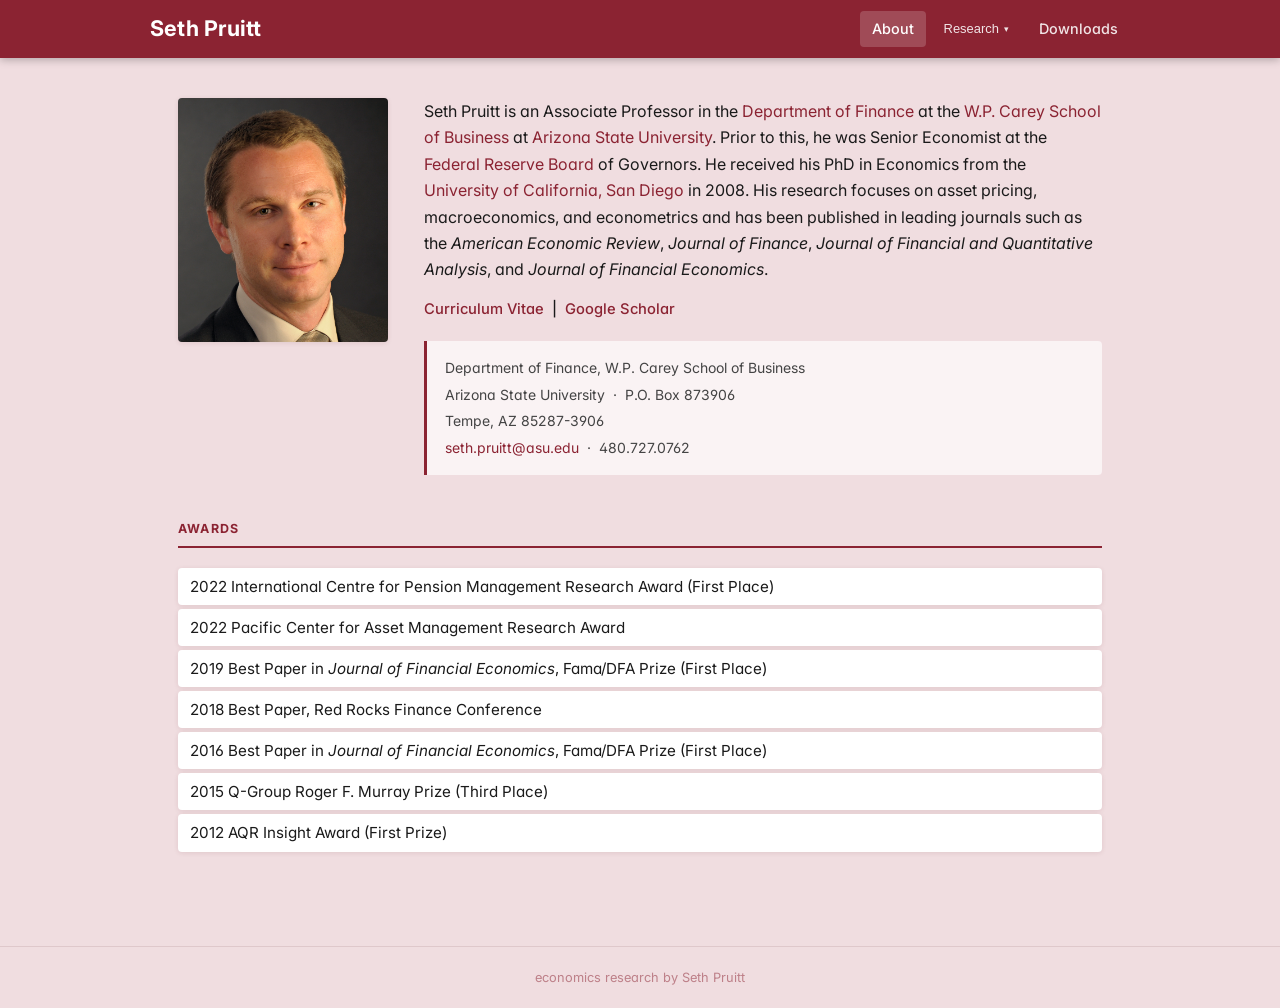
==== index.html @ 3b4550cd "update index gen cv add bio update from tex" ====
<!DOCTYPE html>
<html lang="en">
<head>
    <meta charset="UTF-8">
    <meta name="viewport" content="width=device-width, initial-scale=1.0">
    <title>Seth Pruitt – economics research</title>
    <link rel="preconnect" href="https://fonts.googleapis.com">
    <link rel="preconnect" href="https://fonts.gstatic.com" crossorigin>
    <link href="https://fonts.googleapis.com/css2?family=Inter:wght@400;500;600;700&display=swap" rel="stylesheet">
    <link rel="stylesheet" href="style.css">
</head>
<body>

<header>
    <div class="header-inner">
        <div class="site-name"><a href="index.html">Seth Pruitt</a></div>
        <nav>
            <a href="index.html" class="nav-link active">About</a>

            <div class="nav-dropdown">
                <button class="nav-dropdown-toggle" id="research-toggle" onclick="toggleDropdown()">
                    Research <span class="arrow">▾</span>
                </button>
                <div class="dropdown-menu" id="research-dropdown">
                    <div class="dropdown-section-label">Working Papers</div>
                    <a href="research.html#empirical-virtue">Empirical Virtue of Complexity</a>
                    <a href="research.html#short-selling">Short Selling &amp; Public Information</a>
                    <a href="research.html#risk-disclosures">Risk Exposures from Disclosures <span style="font-size:0.8em;color:#8b2332;">(R&amp;R JFE)</span></a>
                    <a href="research.html#dogs-cats">Dogs and Cats (Cash-Flow Predictability)</a>
                    <a href="research.html#esg-pricing">ESG and Conditional Pricing of Risk</a>
                    <a href="research.html#ipca">IPCA <span style="font-size:0.8em;color:#8b2332;">(R&amp;R QE)</span></a>
                    <div class="dropdown-section-label">Published Papers</div>
                    <a href="research.html#modeling-corp-bond">Modeling Corporate Bond Returns (JF '23)</a>
                    <a href="research.html#understanding-momentum">Understanding Momentum (JFE '21)</a>
                    <a href="research.html#earnings-risk">Earnings Risk in the Household (AERI '20)</a>
                    <a href="research.html#chars-are-covs">Characteristics are Covariances (JFE '19)</a>
                    <a href="research.html#liquidity-effects">Liquidity Effects of Bond Intervention (JFQA '18)</a>
                    <a href="research.html#monetary-policy-zlb">Monetary Policy Rules at Zero (JMCB '17)</a>
                    <a href="research.html#systemic-risk">Systemic Risk &amp; Macroeconomy (JFE '16)</a>
                    <a href="research.html#three-pass">Three-Pass Regression Filter (JoE '15)</a>
                    <a href="research.html#demand-youth">Demand for Youth (AER '13)</a>
                    <a href="research.html#market-expectations">Market Expectations in Cross Section (JF '13)</a>
                    <a href="research.html#uncertainty-models">Uncertainty over Models and Data (JMCB '12)</a>
                    <a href="research.html#market-perceived">Market-Perceived Monetary Policy Rule (AEJMacro '11)</a>
                    <div class="dropdown-section-label">Other Articles</div>
                    <a href="research.html#cfr-comment">Dissecting Market Expectations: A Comment (CFR '22)</a>
                    <div class="dropdown-section-label">Older Working Papers</div>
                    <a href="research.html#pseudo-info-filter">The Pseudo-Information Filter</a>
                    <a href="research.html#reconciling-trace">Reconciling TRACE Bond Returns</a>
                </div>
            </div>

            <a href="downloads.html" class="nav-link">Downloads</a>
        </nav>
    </div>
</header>

<div class="page">

    <div class="home-layout">
        <div class="home-photo">
            <img src="Pruitt-Seth-biggest%20edited.jpg" alt="Seth Pruitt">
        </div>
        <div class="home-content">

            <!-- bio-start -->
            <p>Seth Pruitt is an Associate Professor in the <a href="https://wpcarey.asu.edu/finance-department">Department of Finance</a> at the <a href="https://wpcarey.asu.edu/">W.P. Carey School of Business</a> at <a href="https://www.asu.edu/">Arizona State University</a>. Prior to this, he was Senior Economist at the <a href="https://www.federalreserve.gov/">Federal Reserve Board</a> of Governors. He received his PhD in Economics from the <a href="https://economics.ucsd.edu/">University of California, San Diego</a> in 2008. His research focuses on asset pricing, macroeconomics, and econometrics and has been published in leading journals such as the <em>American Economic Review</em>, <em>Journal of Finance</em>, <em>Journal of Financial and Quantitative Analysis</em>, and <em>Journal of Financial Economics</em>.</p>
            <!-- bio-end -->

            <p class="cv-links">
                <a href="spcv.pdf">Curriculum Vitae</a>
                &nbsp;|&nbsp;
                <a href="https://scholar.google.com/citations?hl=en&user=yUoU8IcAAAAJ">Google Scholar</a>
            </p>

            <div class="contact-block">
                Department of Finance, W.P. Carey School of Business<br>
                Arizona State University &nbsp;·&nbsp; P.O. Box 873906<br>
                Tempe, AZ 85287-3906<br>
                <a href="mailto:seth.pruitt@asu.edu">seth.pruitt@asu.edu</a>
                &nbsp;·&nbsp; 480.727.0762
            </div>

        </div>
    </div>

    <h2 class="section-heading">Awards</h2>

    <ul class="awards-list">
        <li><a href="https://icpmnetwork.com/company/roster/companyRosterDetails.html?companyId=20215&companyRosterId=30">2022 International Centre for Pension Management Research Award (First Place)</a></li>
        <li><a href="https://rady.ucsd.edu/why/centers/pcam/research.html">2022 Pacific Center for Asset Management Research Award</a></li>
        <li><a href="https://www.jfinec.com/fama-dfa-prize">2019 Best Paper in <em>Journal of Financial Economics</em>, Fama/DFA Prize (First Place)</a></li>
        <li><a href="https://marriottschool.byu.edu/event/redrock2018/home">2018 Best Paper, Red Rocks Finance Conference</a></li>
        <li><a href="https://www.jfinec.com/fama-dfa-prize">2016 Best Paper in <em>Journal of Financial Economics</em>, Fama/DFA Prize (First Place)</a></li>
        <li><a href="https://www.q-group.org/Roger-F.Murray-Prize">2015 Q-Group Roger F. Murray Prize (Third Place)</a></li>
        <li><a href="https://www.aqr.com/About-Us/AQR-Insight-Award">2012 AQR Insight Award (First Prize)</a></li>
    </ul>

</div><!-- .page -->

<footer>economics research by Seth Pruitt</footer>

<script>
function toggleDropdown() {
    const toggle = document.getElementById('research-toggle');
    const menu   = document.getElementById('research-dropdown');
    toggle.classList.toggle('open');
    menu.classList.toggle('open');
}
document.addEventListener('click', function(e) {
    const dropdown = document.querySelector('.nav-dropdown');
    if (dropdown && !dropdown.contains(e.target)) {
        document.getElementById('research-toggle').classList.remove('open');
        document.getElementById('research-dropdown').classList.remove('open');
    }
});
</script>

</body>
</html>
---- style.css ----
/* ================================================
   sethpruitt.net — stylesheet
   ================================================ */

:root {
    --maroon:       #8b2332;
    --maroon-dark:  #6e1a28;
    --maroon-light: #f0dde0;
    --maroon-pale:  #faf3f4;
    --border:       #dfc8cb;
    --text:         #1a1a1a;
    --text-muted:   #555;
    --white:        #ffffff;
    --shadow:       0 1px 5px rgba(100,20,30,0.10);
    --shadow-hover: 0 3px 10px rgba(100,20,30,0.15);
}

*, *::before, *::after {
    box-sizing: border-box;
    margin: 0;
    padding: 0;
}

body {
    font-family: 'Inter', -apple-system, BlinkMacSystemFont, 'Segoe UI', Helvetica, Arial, sans-serif;
    font-size: 16px;
    line-height: 1.65;
    color: var(--text);
    background: var(--maroon-light);
    min-height: 100vh;
    -webkit-font-smoothing: antialiased;
    -moz-osx-font-smoothing: grayscale;
    font-feature-settings: 'cv02', 'cv03', 'cv04', 'cv11';
}

a {
    color: var(--maroon);
    text-decoration: none;
}
a:hover {
    text-decoration: underline;
}

/* ---- Header ---- */

header {
    background: var(--maroon);
    padding: 0 32px;
    position: sticky;
    top: 0;
    z-index: 100;
    box-shadow: 0 2px 8px rgba(0,0,0,0.25);
}

.header-inner {
    max-width: 980px;
    margin: 0 auto;
    display: flex;
    justify-content: space-between;
    align-items: center;
    height: 58px;
}

.site-name a {
    font-size: 1.35em;
    font-weight: bold;
    color: var(--white);
    letter-spacing: 0.01em;
    text-decoration: none;
}

/* ---- Nav ---- */

nav {
    display: flex;
    align-items: center;
    gap: 6px;
    font-size: 0.9em;
    font-weight: 500;
}

nav a.nav-link {
    color: rgba(255,255,255,0.88);
    text-decoration: none;
    padding: 6px 12px;
    border-radius: 4px;
    transition: background 0.15s, color 0.15s;
}

nav a.nav-link:hover,
nav a.nav-link.active {
    background: rgba(255,255,255,0.18);
    color: var(--white);
    text-decoration: none;
}

/* Dropdown */

.nav-dropdown {
    position: relative;
}

.nav-dropdown-toggle {
    color: rgba(255,255,255,0.88);
    padding: 6px 12px;
    border-radius: 4px;
    cursor: pointer;
    display: flex;
    align-items: center;
    gap: 5px;
    transition: background 0.15s, color 0.15s;
    font-size: 0.9em;
    font-weight: 500;
    background: none;
    border: none;
    user-select: none;
}

.nav-dropdown-toggle:hover,
.nav-dropdown-toggle.active {
    background: rgba(255,255,255,0.18);
    color: var(--white);
}

.nav-dropdown-toggle .arrow {
    font-size: 0.7em;
    transition: transform 0.2s;
}

.nav-dropdown-toggle.open .arrow {
    transform: rotate(180deg);
}

.dropdown-menu {
    display: none;
    position: absolute;
    right: 0;
    top: calc(100% + 8px);
    background: var(--white);
    border: 1px solid var(--border);
    border-radius: 6px;
    box-shadow: 0 6px 20px rgba(0,0,0,0.15);
    min-width: 280px;
    max-height: 480px;
    overflow-y: auto;
    z-index: 200;
}

.dropdown-menu.open {
    display: block;
}

.dropdown-section-label {
    font-size: 0.72em;
    font-weight: bold;
    text-transform: uppercase;
    letter-spacing: 0.08em;
    color: var(--maroon);
    padding: 10px 14px 4px;
    border-top: 1px solid var(--border);
}

.dropdown-section-label:first-child {
    border-top: none;
}

.dropdown-menu a {
    display: block;
    padding: 6px 14px;
    font-size: 0.88em;
    color: var(--text);
    text-decoration: none;
    line-height: 1.4;
    transition: background 0.1s;
}

.dropdown-menu a:hover {
    background: var(--maroon-light);
    color: var(--maroon);
    text-decoration: none;
}

/* ---- Page wrapper ---- */

.page {
    max-width: 980px;
    margin: 0 auto;
    padding: 40px 28px 70px;
}

/* ---- Section headings ---- */

h2.section-heading {
    font-size: 0.78em;
    font-weight: 700;
    text-transform: uppercase;
    letter-spacing: 0.1em;
    color: var(--maroon);
    border-bottom: 2px solid var(--maroon);
    padding-bottom: 6px;
    margin: 44px 0 20px;
}

/* ---- Home page ---- */

.home-layout {
    display: flex;
    gap: 36px;
    align-items: flex-start;
}

.home-photo {
    flex: 0 0 210px;
}

.home-photo img {
    width: 100%;
    height: auto;
    display: block;
    border-radius: 4px;
    box-shadow: var(--shadow);
}

.home-content p {
    margin-bottom: 14px;
}

.cv-links {
    margin-bottom: 16px;
    font-size: 0.92em;
    font-weight: 500;
}

.contact-block {
    font-size: 0.875em;
    color: #444;
    line-height: 1.9;
    margin-top: 20px;
    padding: 14px 18px;
    background: var(--maroon-pale);
    border-left: 3px solid var(--maroon);
    border-radius: 0 4px 4px 0;
}

.contact-block a {
    color: var(--maroon);
}

/* ---- Awards ---- */

.awards-list {
    list-style: none;
    padding: 0;
}

.awards-list li {
    padding: 6px 12px;
    margin-bottom: 4px;
    font-size: 0.95em;
    background: var(--white);
    border-radius: 4px;
    box-shadow: var(--shadow);
    transition: box-shadow 0.15s;
}

.awards-list li:hover {
    box-shadow: var(--shadow-hover);
}

.awards-list li a {
    color: var(--text);
    text-decoration: none;
}

.awards-list li a:hover {
    color: var(--maroon);
}

/* ---- Filter buttons ---- */

.filter-bar {
    display: flex;
    flex-wrap: wrap;
    gap: 8px;
    margin-bottom: 30px;
    padding: 18px 20px;
    background: var(--white);
    border-radius: 6px;
    box-shadow: var(--shadow);
}

.filter-bar-label {
    font-size: 0.72em;
    font-weight: 600;
    text-transform: uppercase;
    letter-spacing: 0.08em;
    color: var(--text-muted);
    width: 100%;
    margin-bottom: 2px;
}

.filter-btn {
    font-size: 0.8em;
    font-weight: 500;
    padding: 4px 12px;
    border-radius: 20px;
    border: 1.5px solid var(--maroon);
    background: var(--white);
    color: var(--maroon);
    cursor: pointer;
    transition: background 0.15s, color 0.15s;
    white-space: nowrap;
}

.filter-btn:hover {
    background: var(--maroon-light);
}

.filter-btn.active {
    background: var(--maroon);
    color: var(--white);
}

/* ---- Paper cards ---- */

.paper-section {
    /* wrapper for heading + papers */
}

.paper {
    background: var(--white);
    border-radius: 6px;
    box-shadow: var(--shadow);
    padding: 22px 24px;
    margin-bottom: 16px;
    transition: box-shadow 0.15s;
}

.paper:hover {
    box-shadow: var(--shadow-hover);
}

.paper-title {
    font-weight: bold;
    font-size: 1.01em;
    line-height: 1.4;
    margin-bottom: 4px;
}

.paper-title a {
    color: var(--text);
    text-decoration: none;
}

.paper-title a:hover {
    color: var(--maroon);
    text-decoration: underline;
}

.paper-venue {
    font-size: 0.92em;
    margin-bottom: 3px;
    color: #333;
}

.paper-venue .journal,
.paper-meta .journal {
    font-style: italic;
}

.paper-venue .journal a,
.paper-meta .journal a {
    font-style: italic;
}

.paper-venue .lead {
    font-style: italic;
    color: var(--text-muted);
}

.paper-authors {
    font-size: 0.9em;
    color: var(--text-muted);
    margin-bottom: 10px;
}

.paper-meta {
    font-size: 0.92em;
    margin-bottom: 6px;
}

.meta-sep {
    color: #bbb;
}

.paper-authors-inline {
    color: var(--text-muted);
    font-style: normal;
}

.paper-links {
    font-size: 0.85em;
    display: flex;
    flex-wrap: wrap;
    gap: 4px 0;
    margin-bottom: 12px;
}

.paper-links a {
    display: inline-block;
    margin-right: 12px;
    color: var(--maroon);
    border-bottom: 1px solid var(--border);
    padding-bottom: 1px;
    transition: border-color 0.15s;
}

.paper-links a:hover {
    border-color: var(--maroon);
    text-decoration: none;
}

.paper-abstract {
    font-size: 0.915em;
    color: #2a2a2a;
    line-height: 1.62;
}

/* ---- Abstract toggle ---- */
.abstract-toggle {
    margin-top: 10px;
    cursor: pointer;
}
.abstract-toggle .abstract-label {
    font-size: 0.78em;
    font-weight: 700;
    letter-spacing: 0.03em;
    color: var(--maroon);
    text-transform: uppercase;
    user-select: none;
    display: inline-block;
    margin-bottom: 4px;
}
.abstract-toggle .abstract-label .abstract-arrow {
    font-style: normal;
    margin-left: 3px;
}
.abstract-toggle .abstract-sentence,
.abstract-toggle .abstract-full {
    font-size: 0.915em;
    color: #2a2a2a;
    line-height: 1.62;
    margin: 0;
}
.abstract-toggle:hover .abstract-label {
    text-decoration: underline;
}
.abstract-toggle.no-expand {
    cursor: default;
}
.abstract-toggle.no-expand:hover .abstract-label {
    text-decoration: none;
}

.paper-award {
    font-size: 0.85em;
    color: #7a5000;
    margin-top: 8px;
}

.paper-award a {
    color: #7a5000;
}

.paper-note {
    font-size: 0.85em;
    color: var(--text-muted);
    margin-top: 6px;
}

.rr-badge {
    display: inline-block;
    font-size: 0.72em;
    font-weight: bold;
    color: var(--white);
    background: var(--maroon);
    padding: 1px 7px;
    border-radius: 3px;
    margin-left: 8px;
    vertical-align: middle;
}

.paper-tags {
    display: flex;
    flex-wrap: wrap;
    gap: 5px;
    margin-top: 12px;
}

.tag {
    font-size: 0.72em;
    font-weight: 500;
    padding: 2px 9px;
    border-radius: 12px;
    background: var(--maroon-light);
    color: var(--maroon-dark);
    border: 1px solid var(--border);
}

/* ---- Downloads page ---- */

.dl-grid {
    display: grid;
    grid-template-columns: repeat(auto-fill, minmax(280px, 1fr));
    gap: 16px;
}

.dl-group {
    background: var(--white);
    border-radius: 6px;
    box-shadow: var(--shadow);
    padding: 18px 20px;
    transition: box-shadow 0.15s;
}

.dl-group:hover {
    box-shadow: var(--shadow-hover);
}

.dl-group h3 {
    font-size: 0.88em;
    font-weight: bold;
    color: var(--maroon-dark);
    margin-bottom: 10px;
    line-height: 1.4;
    border-bottom: 1px solid var(--border);
    padding-bottom: 8px;
}

.dl-group ul {
    list-style: none;
    padding: 0;
}

.dl-group ul li {
    font-size: 0.9em;
    padding: 3px 0;
}

.dl-group ul li + li {
    border-top: 1px dotted var(--border);
    margin-top: 4px;
    padding-top: 6px;
}

/* ---- Footer ---- */

footer {
    text-align: center;
    padding: 20px;
    font-size: 0.8em;
    color: rgba(139,35,50,0.5);
    background: var(--maroon-light);
    border-top: 1px solid var(--border);
    margin-top: 20px;
}

/* ---- Responsive ---- */

@media (max-width: 640px) {
    header { padding: 0 16px; }
    .header-inner { height: 52px; }
    .site-name a { font-size: 1.1em; }
    .page { padding: 24px 16px 50px; }
    .home-layout { flex-direction: column; }
    .home-photo { flex: 0 0 auto; width: 150px; }
    .dl-grid { grid-template-columns: 1fr; }
    .dropdown-menu { min-width: 240px; }
}
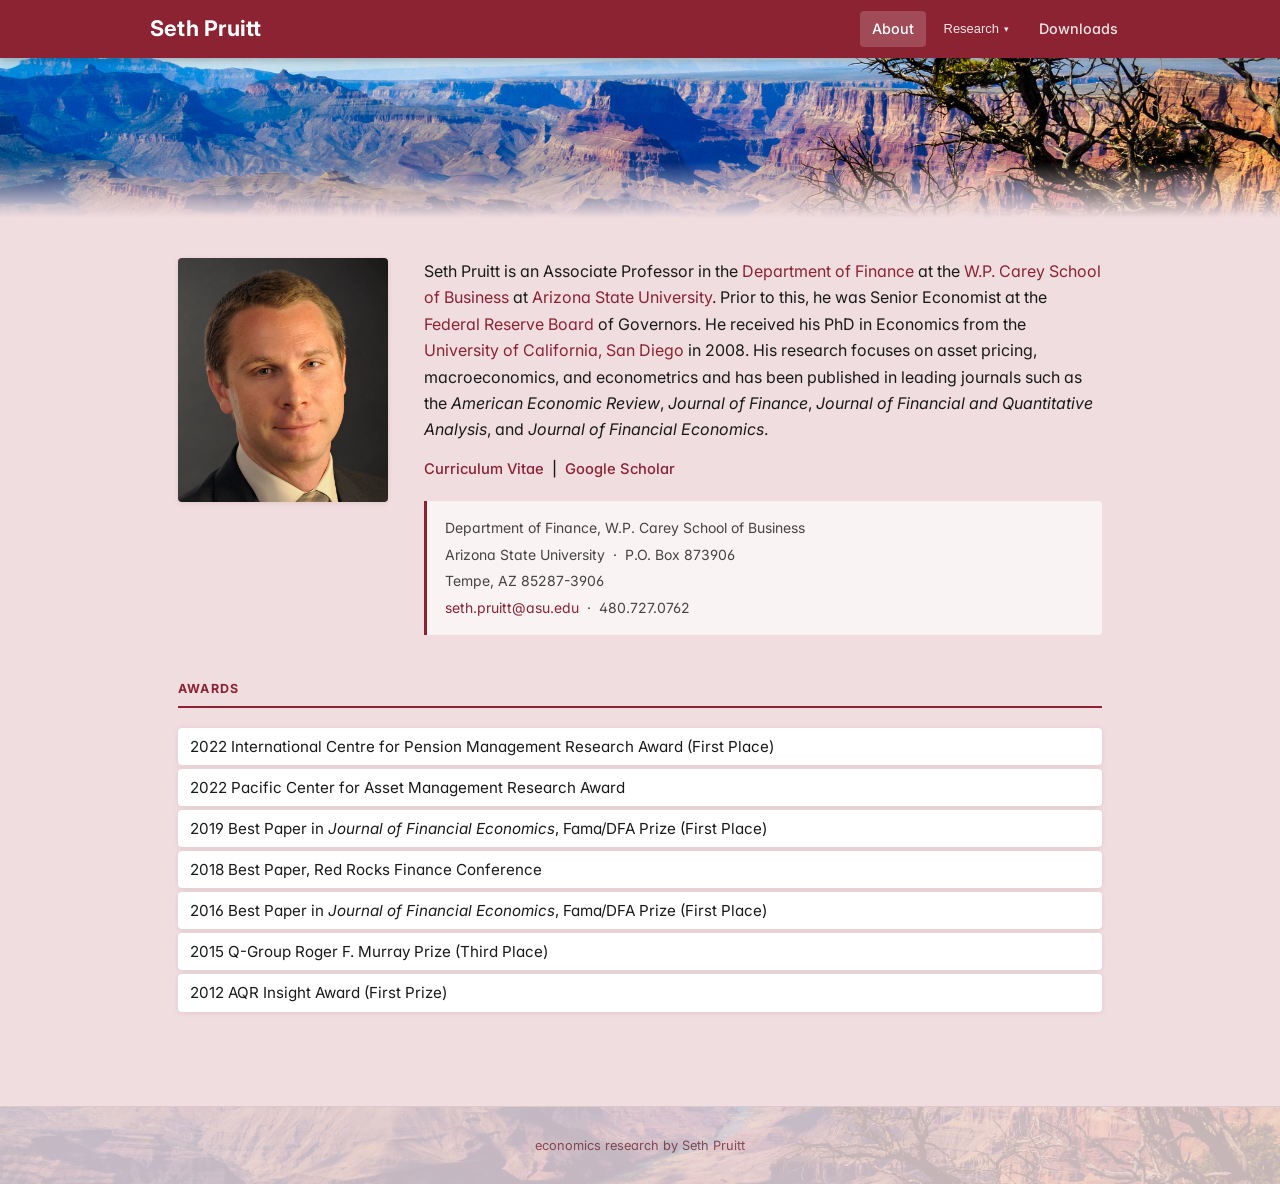
==== commit 9692d6b3: "menu change" ====
--- a/index.html
+++ b/index.html
@@ -22,6 +22,7 @@
                     Research <span class="arrow">▾</span>
                 </button>
                 <div class="dropdown-menu" id="research-dropdown">
+                    <a href="research.html" class="dropdown-top-link">↑ Research</a>
                     <div class="dropdown-section-label">Working Papers</div>
                     <a href="research.html#empirical-virtue">Empirical Virtue of Complexity</a>
                     <a href="research.html#short-selling">Short Selling &amp; Public Information</a>
@@ -54,6 +55,8 @@
         </nav>
     </div>
 </header>
+
+<div class="canyon-banner"></div>
 
 <div class="page">
 
--- a/style.css
+++ b/style.css
@@ -164,6 +164,13 @@
     border-top: none;
 }
 
+a.dropdown-top-link {
+    font-weight: 600;
+    color: var(--maroon-dark) !important;
+    border-bottom: 1px solid var(--border);
+    margin-bottom: 2px;
+}
+
 .dropdown-menu a {
     display: block;
     padding: 6px 14px;
@@ -509,60 +516,188 @@
 
 /* ---- Downloads page ---- */
 
-.dl-grid {
-    display: grid;
-    grid-template-columns: repeat(auto-fill, minmax(280px, 1fr));
+.dl-section-heading {
+    font-size: 1.05em;
+    font-weight: 600;
+    color: var(--maroon-dark);
+    margin: 0 0 4px 0;
+    letter-spacing: 0.01em;
+}
+
+.dl-intro {
+    font-size: 0.88em;
+    color: var(--text-muted);
+    margin-bottom: 20px;
+    margin-top: 4px;
+}
+
+.dl-maintained-grid {
+    display: flex;
+    flex-wrap: wrap;
     gap: 16px;
-}
-
-.dl-group {
+    margin-top: 12px;
+    margin-bottom: 40px;
+}
+
+.dl-maintained-card {
     background: var(--white);
-    border-radius: 6px;
+    border-left: 4px solid var(--maroon);
+    border-radius: 0 6px 6px 0;
     box-shadow: var(--shadow);
-    padding: 18px 20px;
-    transition: box-shadow 0.15s;
-}
-
-.dl-group:hover {
-    box-shadow: var(--shadow-hover);
-}
-
-.dl-group h3 {
-    font-size: 0.88em;
-    font-weight: bold;
+    padding: 18px 22px;
+    min-width: 280px;
+    max-width: 500px;
+    flex: 1;
+}
+
+.dl-maintained-name {
+    font-size: 0.95em;
+    font-weight: 600;
     color: var(--maroon-dark);
-    margin-bottom: 10px;
-    line-height: 1.4;
+    margin-bottom: 6px;
+    display: flex;
+    align-items: center;
+    gap: 8px;
+}
+
+.dl-lang-badge {
+    font-size: 0.72em;
+    font-weight: 500;
+    padding: 2px 8px;
+    border-radius: 10px;
+    background: var(--maroon-light);
+    color: var(--maroon-dark);
+}
+
+.dl-maintained-desc {
+    font-size: 0.84em;
+    color: var(--text-muted);
+    line-height: 1.5;
+    margin-bottom: 14px;
+}
+
+.dl-maintained-footer {
+    display: flex;
+    flex-wrap: wrap;
+    align-items: center;
+    gap: 8px;
+}
+
+.dl-install {
+    font-family: ui-monospace, SFMono-Regular, Menlo, monospace;
+    font-size: 0.76em;
+    background: var(--maroon-pale);
+    border: 1px solid var(--border);
+    border-radius: 4px;
+    padding: 4px 10px;
+    color: var(--text-muted);
+    user-select: all;
+    cursor: text;
+}
+
+.dl-archive-table {
+    width: 100%;
+    border-top: 2px solid var(--border);
+}
+
+.dl-row {
+    display: flex;
+    align-items: flex-start;
+    gap: 28px;
+    padding: 14px 8px;
     border-bottom: 1px solid var(--border);
-    padding-bottom: 8px;
-}
-
-.dl-group ul {
-    list-style: none;
-    padding: 0;
-}
-
-.dl-group ul li {
-    font-size: 0.9em;
-    padding: 3px 0;
-}
-
-.dl-group ul li + li {
-    border-top: 1px dotted var(--border);
-    margin-top: 4px;
-    padding-top: 6px;
+    transition: background 0.1s;
+}
+
+.dl-row:hover {
+    background: var(--maroon-pale);
+}
+
+.dl-paper-cell {
+    flex: 0 0 260px;
+    display: flex;
+    flex-direction: column;
+    gap: 3px;
+    padding-top: 1px;
+}
+
+.dl-paper-link {
+    font-size: 0.87em;
+    font-weight: 500;
+    color: var(--maroon-dark);
+    text-decoration: none;
+    line-height: 1.3;
+}
+
+.dl-paper-link:hover {
+    text-decoration: underline;
+}
+
+.dl-journal {
+    font-size: 0.80em;
+    color: var(--text-muted);
+}
+
+.dl-links-cell {
+    flex: 1;
+    display: flex;
+    flex-wrap: wrap;
+    gap: 7px;
+    align-items: flex-start;
+    padding-top: 2px;
+}
+
+.dl-pill {
+    display: inline-block;
+    font-size: 0.80em;
+    padding: 3px 11px;
+    border-radius: 14px;
+    border: 1px solid var(--maroon);
+    color: var(--maroon);
+    text-decoration: none;
+    white-space: nowrap;
+    transition: background 0.12s, color 0.12s;
+}
+
+.dl-pill:hover {
+    background: var(--maroon);
+    color: var(--white);
+}
+
+/* ---- Canyon banner ---- */
+
+.canyon-banner {
+    width: 100%;
+    height: 160px;
+    background-image: url('Canyon_River_Tree_(165872763).jpeg');
+    background-size: cover;
+    background-position: center 38%;
+    position: relative;
+    flex-shrink: 0;
+}
+
+.canyon-banner::after {
+    content: '';
+    position: absolute;
+    bottom: 0;
+    left: 0;
+    right: 0;
+    height: 56px;
+    background: linear-gradient(to bottom, transparent, var(--maroon-light));
 }
 
 /* ---- Footer ---- */
 
 footer {
     text-align: center;
-    padding: 20px;
+    padding: 28px 20px;
     font-size: 0.8em;
-    color: rgba(139,35,50,0.5);
-    background: var(--maroon-light);
+    color: rgba(100,20,30,0.7);
     border-top: 1px solid var(--border);
     margin-top: 20px;
+    background:
+        linear-gradient(rgba(240,221,224,0.82), rgba(240,221,224,0.82)),
+        url('Canyon_River_Tree_(165872763).jpeg') center 58% / cover;
 }
 
 /* ---- Responsive ---- */
@@ -574,6 +709,7 @@
     .page { padding: 24px 16px 50px; }
     .home-layout { flex-direction: column; }
     .home-photo { flex: 0 0 auto; width: 150px; }
-    .dl-grid { grid-template-columns: 1fr; }
+    .dl-row { flex-direction: column; gap: 10px; }
+    .dl-paper-cell { flex: none; width: 100%; }
     .dropdown-menu { min-width: 240px; }
 }
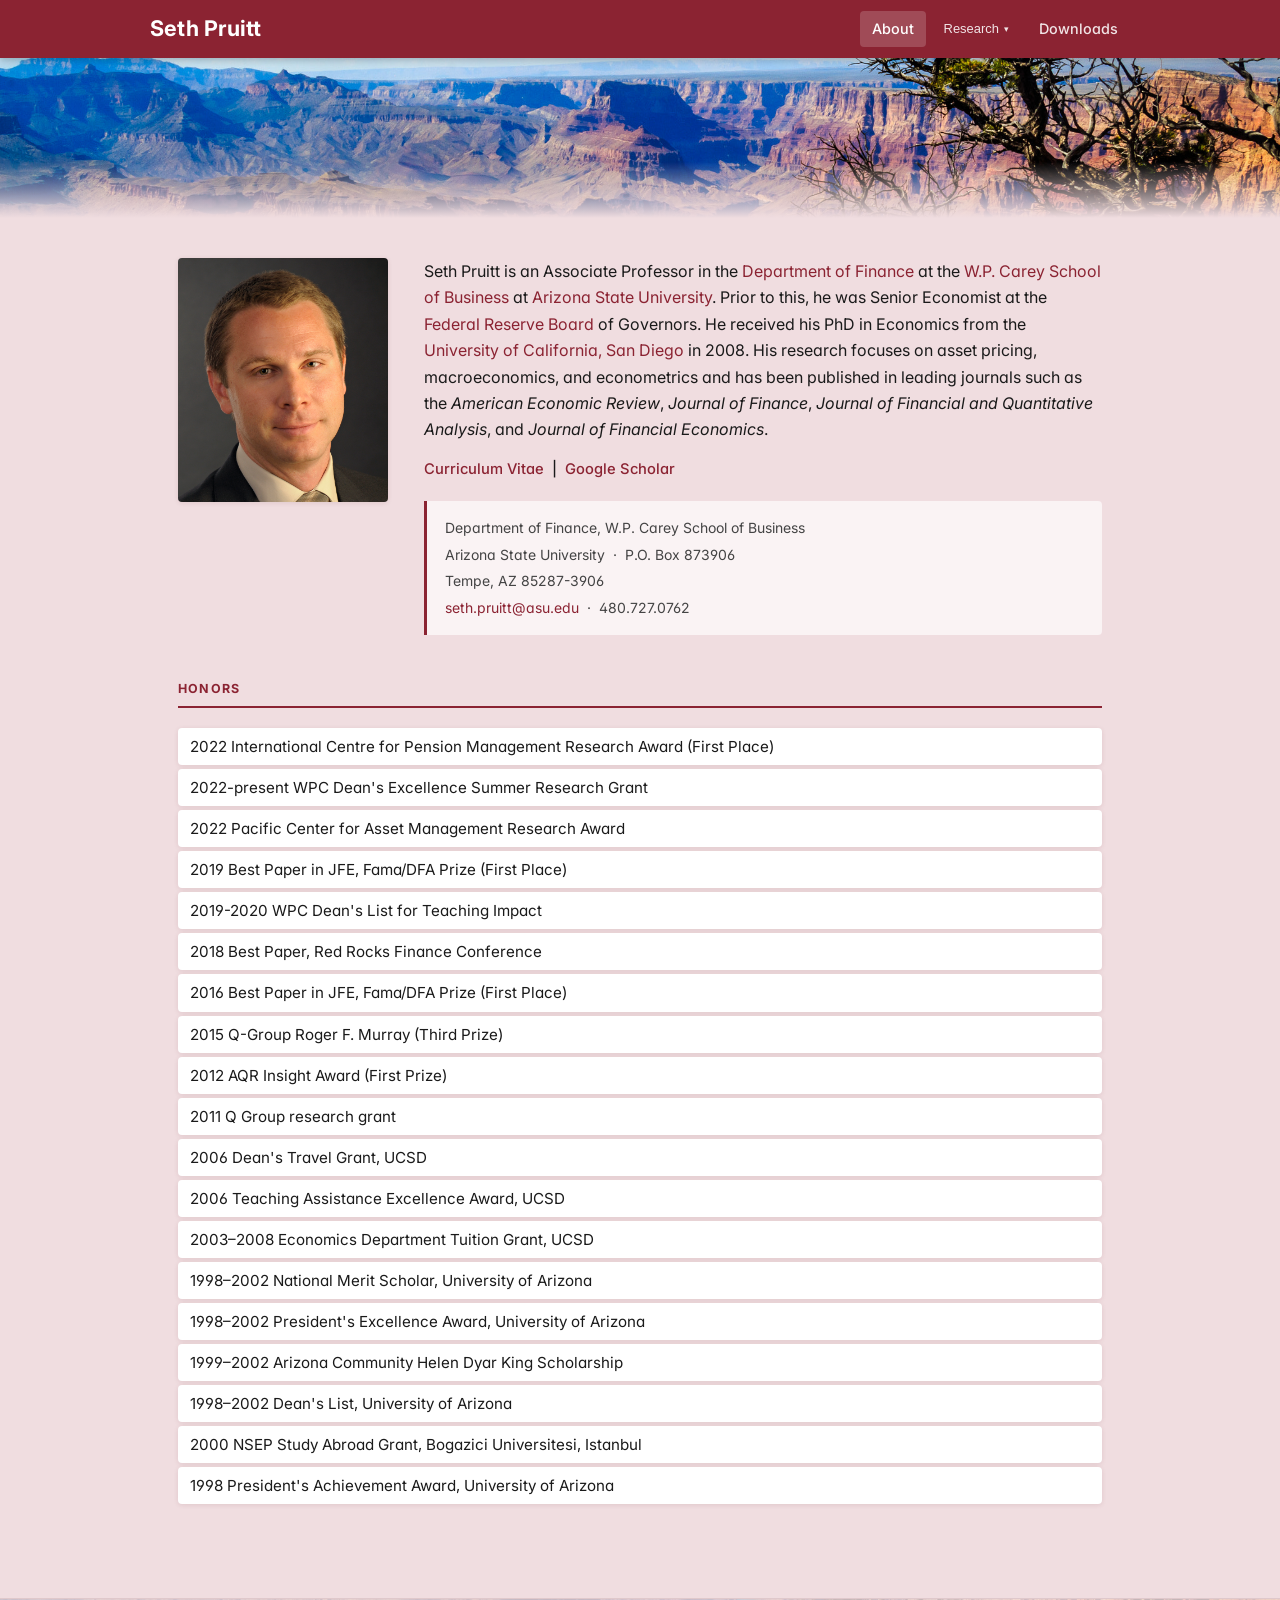
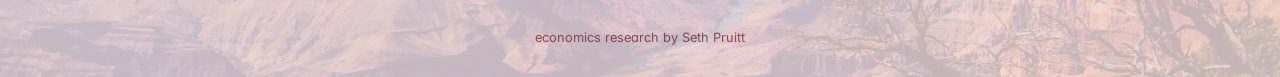
==== commit fcfb0fae: "honors create; generate change made honors on index pull from cv; change py to generate_pages" ====
--- a/index.html
+++ b/index.html
@@ -8,6 +8,7 @@
     <link rel="preconnect" href="https://fonts.gstatic.com" crossorigin>
     <link href="https://fonts.googleapis.com/css2?family=Inter:wght@400;500;600;700&display=swap" rel="stylesheet">
     <link rel="stylesheet" href="style.css">
+    <link rel="icon" href="favicon.ico">
 </head>
 <body>
 
@@ -87,17 +88,31 @@
         </div>
     </div>
 
-    <h2 class="section-heading">Awards</h2>
+    <h2 class="section-heading">Honors</h2>
 
+    <!-- honors-start -->
     <ul class="awards-list">
-        <li><a href="https://icpmnetwork.com/company/roster/companyRosterDetails.html?companyId=20215&companyRosterId=30">2022 International Centre for Pension Management Research Award (First Place)</a></li>
-        <li><a href="https://rady.ucsd.edu/why/centers/pcam/research.html">2022 Pacific Center for Asset Management Research Award</a></li>
-        <li><a href="https://www.jfinec.com/fama-dfa-prize">2019 Best Paper in <em>Journal of Financial Economics</em>, Fama/DFA Prize (First Place)</a></li>
+        <li><a href="https://icpmnetwork.com/site/research/call-for-research">2022 International Centre for Pension Management Research Award (First Place)</a></li>
+        <li>2022-present WPC Dean's Excellence Summer Research Grant</li>
+        <li><a href="https://rady.ucsd.edu/centers/pcam/research/">2022 Pacific Center for Asset Management Research Award</a></li>
+        <li><a href="https://www.jfinec.com/fama-dfa-prize">2019 Best Paper in JFE, Fama/DFA Prize (First Place)</a></li>
+        <li>2019-2020 WPC Dean's List for Teaching Impact</li>
         <li><a href="https://marriottschool.byu.edu/event/redrock2018/home">2018 Best Paper, Red Rocks Finance Conference</a></li>
-        <li><a href="https://www.jfinec.com/fama-dfa-prize">2016 Best Paper in <em>Journal of Financial Economics</em>, Fama/DFA Prize (First Place)</a></li>
-        <li><a href="https://www.q-group.org/Roger-F.Murray-Prize">2015 Q-Group Roger F. Murray Prize (Third Place)</a></li>
-        <li><a href="https://www.aqr.com/About-Us/AQR-Insight-Award">2012 AQR Insight Award (First Prize)</a></li>
+        <li><a href="https://www.jfinec.com/fama-dfa-prize">2016 Best Paper in JFE, Fama/DFA Prize (First Place)</a></li>
+        <li><a href="https://www.q-group.org/Roger-F.Murray-Prize">2015 Q-Group Roger F. Murray (Third Prize)</a></li>
+        <li><a href="https://www.aqr.com/About-Us/AQR-Insight-Award/2012/First-Prize">2012 AQR Insight Award (First Prize)</a></li>
+        <li>2011 Q Group research grant</li>
+        <li>2006 Dean's Travel Grant, UCSD</li>
+        <li>2006 Teaching Assistance Excellence Award, UCSD</li>
+        <li>2003–2008 Economics Department Tuition Grant, UCSD</li>
+        <li>1998–2002 National Merit Scholar, University of Arizona</li>
+        <li>1998–2002 President's Excellence Award, University of Arizona</li>
+        <li>1999–2002 Arizona Community Helen Dyar King Scholarship</li>
+        <li>1998–2002 Dean's List, University of Arizona</li>
+        <li>2000 NSEP Study Abroad Grant, Bogazici Universitesi, Istanbul</li>
+        <li>1998 President's Achievement Award, University of Arizona</li>
     </ul>
+    <!-- honors-end -->
 
 </div><!-- .page -->
 
--- a/style.css
+++ b/style.css
@@ -341,6 +341,7 @@
     padding: 22px 24px;
     margin-bottom: 16px;
     transition: box-shadow 0.15s;
+    scroll-margin-top: 72px; /* clear the sticky header (58px) + breathing room */
 }
 
 .paper:hover {
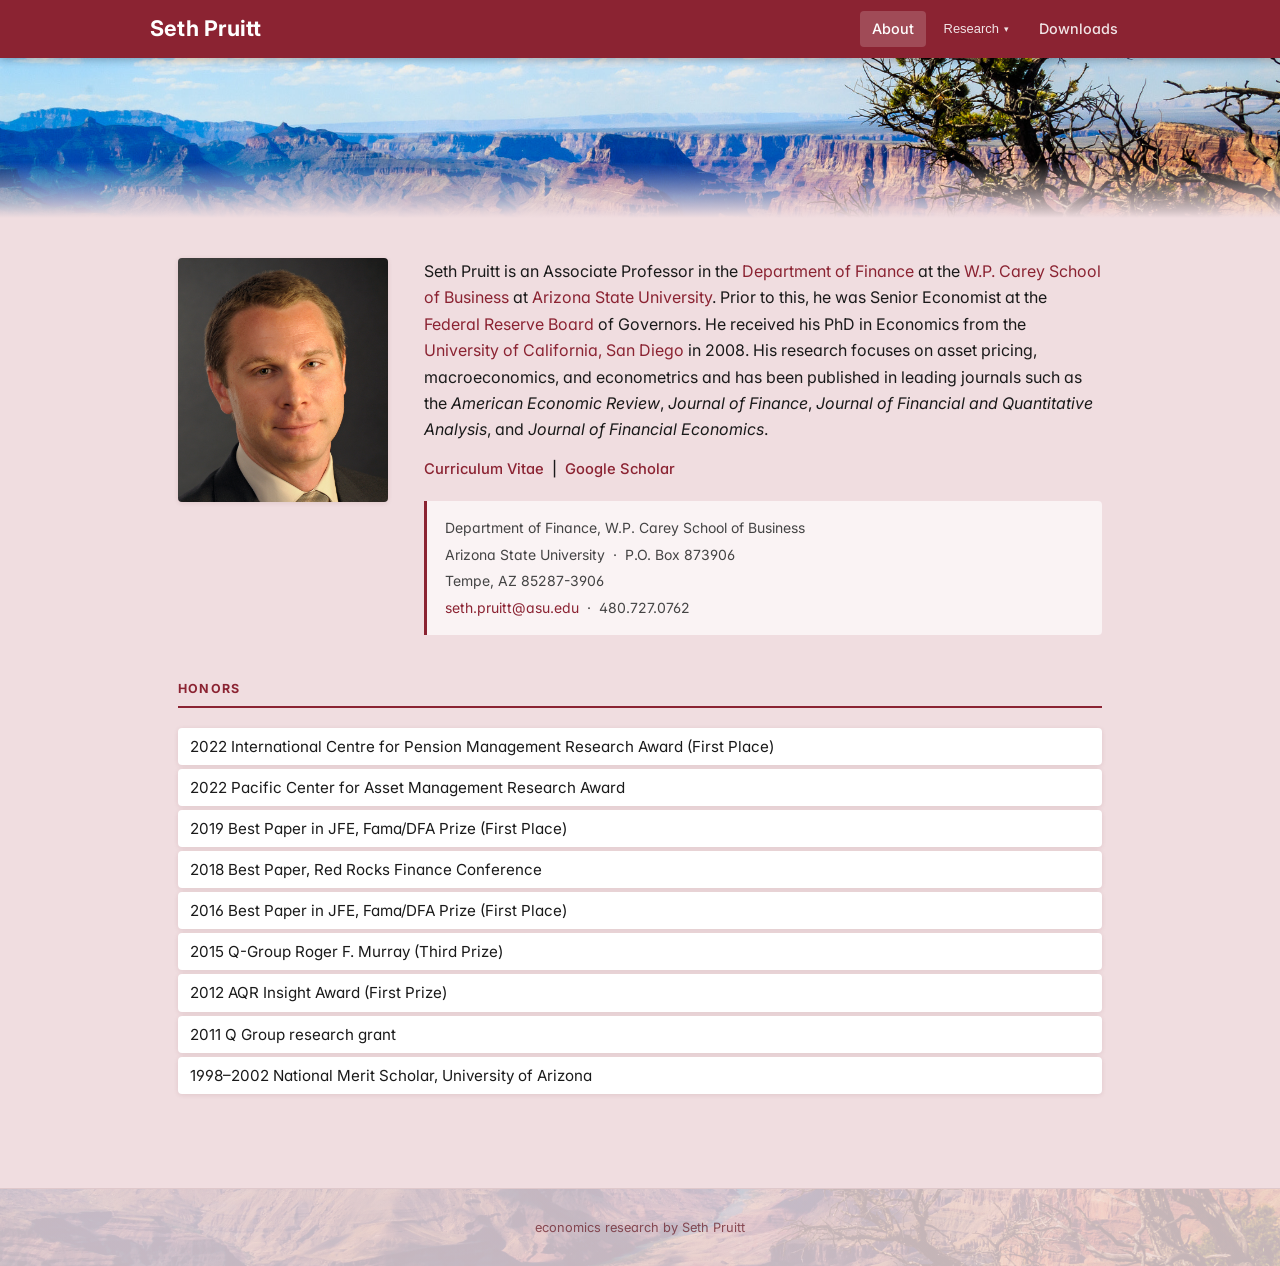
==== commit 46c8b2b7: "header fix; honor fix" ====
--- a/index.html
+++ b/index.html
@@ -93,24 +93,14 @@
     <!-- honors-start -->
     <ul class="awards-list">
         <li><a href="https://icpmnetwork.com/site/research/call-for-research">2022 International Centre for Pension Management Research Award (First Place)</a></li>
-        <li>2022-present WPC Dean's Excellence Summer Research Grant</li>
         <li><a href="https://rady.ucsd.edu/centers/pcam/research/">2022 Pacific Center for Asset Management Research Award</a></li>
         <li><a href="https://www.jfinec.com/fama-dfa-prize">2019 Best Paper in JFE, Fama/DFA Prize (First Place)</a></li>
-        <li>2019-2020 WPC Dean's List for Teaching Impact</li>
         <li><a href="https://marriottschool.byu.edu/event/redrock2018/home">2018 Best Paper, Red Rocks Finance Conference</a></li>
         <li><a href="https://www.jfinec.com/fama-dfa-prize">2016 Best Paper in JFE, Fama/DFA Prize (First Place)</a></li>
         <li><a href="https://www.q-group.org/Roger-F.Murray-Prize">2015 Q-Group Roger F. Murray (Third Prize)</a></li>
         <li><a href="https://www.aqr.com/About-Us/AQR-Insight-Award/2012/First-Prize">2012 AQR Insight Award (First Prize)</a></li>
         <li>2011 Q Group research grant</li>
-        <li>2006 Dean's Travel Grant, UCSD</li>
-        <li>2006 Teaching Assistance Excellence Award, UCSD</li>
-        <li>2003–2008 Economics Department Tuition Grant, UCSD</li>
         <li>1998–2002 National Merit Scholar, University of Arizona</li>
-        <li>1998–2002 President's Excellence Award, University of Arizona</li>
-        <li>1999–2002 Arizona Community Helen Dyar King Scholarship</li>
-        <li>1998–2002 Dean's List, University of Arizona</li>
-        <li>2000 NSEP Study Abroad Grant, Bogazici Universitesi, Istanbul</li>
-        <li>1998 President's Achievement Award, University of Arizona</li>
     </ul>
     <!-- honors-end -->
 
--- a/style.css
+++ b/style.css
@@ -549,6 +549,7 @@
     min-width: 280px;
     max-width: 500px;
     flex: 1;
+    scroll-margin-top: 72px;
 }
 
 .dl-maintained-name {
@@ -703,6 +704,10 @@
 
 /* ---- Responsive ---- */
 
+@media (min-width: 768px) {
+    .canyon-banner { background-position: center 30%; }
+}
+
 @media (max-width: 640px) {
     header { padding: 0 16px; }
     .header-inner { height: 52px; }
